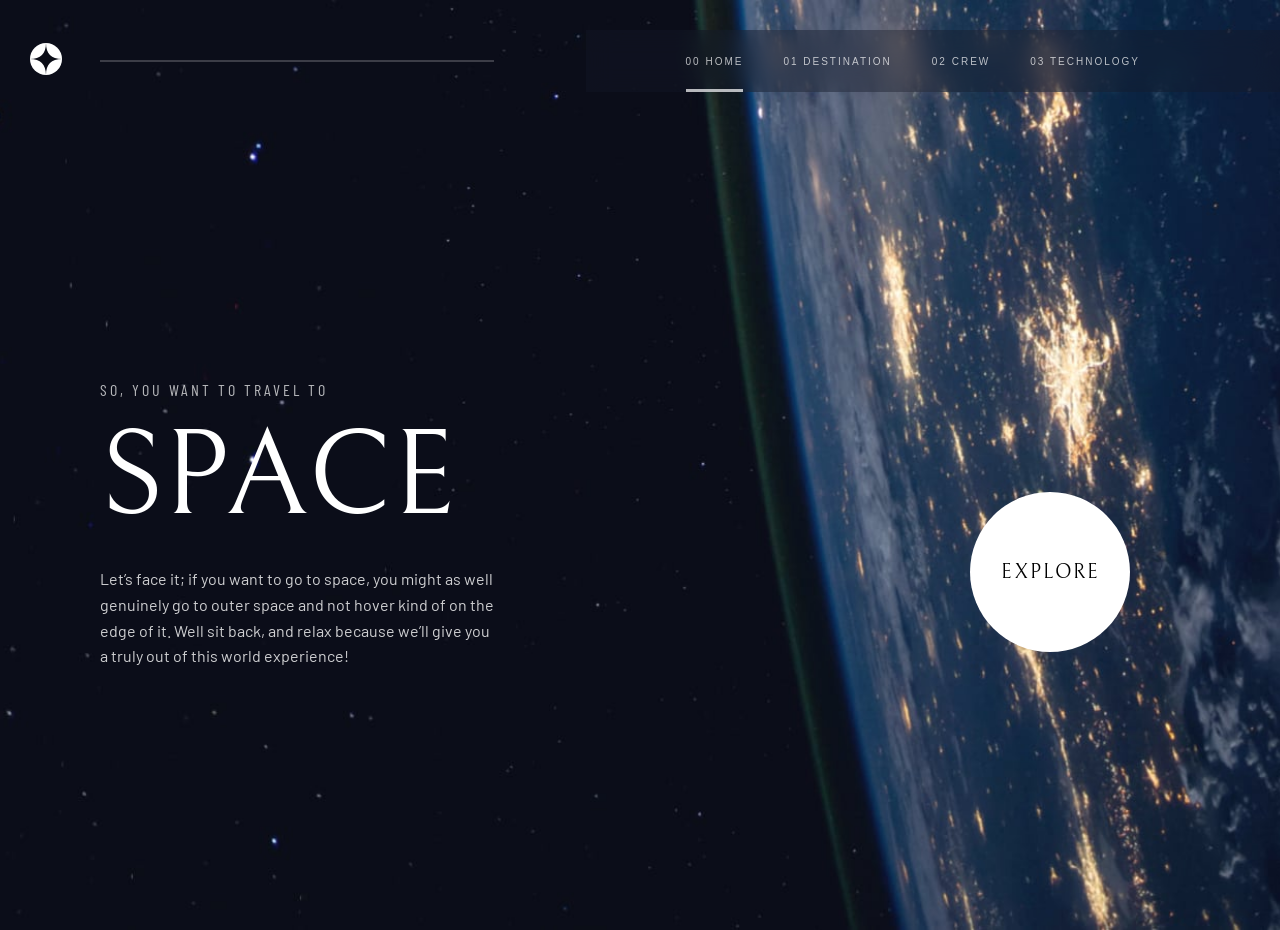
==== index.html @ dc2ed410 "First Commit" ====
<!DOCTYPE html>
<html lang="en">
<head>
  <meta charset="UTF-8" />
  <meta name="viewport" content="width=device-width, initial-scale=1.0"/>
  <title>Home</title>
  <link href="https://fonts.googleapis.com/css2?family=Bellefair&family=Barlow:wght@300;400;600&family=Barlow+Condensed:wght@400;700&display=swap" rel="stylesheet">
  <link rel="stylesheet" href="style.css" />
</head>
<body>

  <header class="navbar">
    <div class="logo">
        <img src="shared/logo.svg" alt="Logo">
    </div>
    <nav>
      <ul>
        <li class="active"><a href="index.html"><span>00</span> HOME</a></li>
        <li><a href="destination.html"><span>01</span> DESTINATION</a></li>
        <li><a href="crew.html"><span>02</span> CREW</a></li>
        <li><a href="technology.html"><span>03</span> TECHNOLOGY</a></li>
      </ul>
    </nav>
  </header>

  <main class="hero">
    <div class="left">
      <p class="subtitle">SO, YOU WANT TO TRAVEL TO</p>
      <h1>SPACE</h1>
      <p class="description">
        Let’s face it; if you want to go to space, you might as well genuinely go to outer space 
        and not hover kind of on the edge of it. Well sit back, and relax because we’ll give you 
        a truly out of this world experience!
      </p>
    </div>

    <div class="right">
      <button class="explore-btn">EXPLORE</button>
    </div>
  </main>
<script src="script.js"></script>
</body>
</html>
---- style.css ----
/* Reset */
* {
  margin: 0;
  padding: 0;
  box-sizing: border-box;
  font-family: 'Segoe UI', sans-serif;
}

body {
  background: url('home/background-home-desktop.jpg') no-repeat center/cover;
  color: white;
  height: 100vh;
}


.navbar {
  position: relative;
  display: flex;
  align-items: center;
  padding-left: 60px;
  margin-top: 30px;
  margin-left: -30px;
}


.navbar::before {
  content: "";
  position: absolute;
  top: 50%;
  left: 130px;
  right: 60%;           
  height: 1px;
  background: rgba(255,255,255,0.4);
  transform: translateY(-50%);
  z-index: 3;
}

.logo {
  position: relative;
  z-index: 2;
}



.logo img {
  width: 32px;
  height: auto;
  margin-right: 40px;
  flex-shrink: 0;   
}



nav {
  margin-left: auto;
  position: relative;
  z-index: 2;
}

nav ul {
  display: flex;
  gap: 40px;
  list-style: none;
  padding: 25px 140px 25px 100px;
  background: rgba(20, 25, 40, 0.4);
  backdrop-filter: blur(12px);
}


nav li {
  font-family: 'Barlow Condensed', sans-serif;
  font-size: 10px;
  letter-spacing: 2px;
  cursor: pointer;
  opacity: 0.7;
}

nav li {
  position: relative;
}


nav li::after {
  content: "";
  position: absolute;
  left: 0;
  bottom: -25px;
  width: 0;
  height: 3px;
  background: white;
  transition: width 0.3s ease;
}


nav li:hover::after,
nav li.active::after {
  width: 100%;
}

nav li a {
  text-decoration: none;
  color: white;
  display: inline-block;
}



.hero {
  position: relative;
  display: flex;
  justify-content: space-between;
  align-items: center;
  padding: 80px 100px;
  height: calc(100vh - 100px);
}


.left {
  max-width: 500px;
}

.subtitle {
  font-family: 'Barlow Condensed', sans-serif;
  letter-spacing: 3px;
  opacity: 0.7;
  margin-bottom: 20px;
  margin-top: 65px;
  margin-bottom: 10px;
}

h1 {
  font-family: 'Bellefair', serif;
  font-size: 120px;
  font-weight: 300;
  margin-bottom: 20px;
}

.description {
  font-family: 'Barlow', sans-serif;
  width: 400px;
  line-height: 1.6;
  opacity: 0.8;
}


.right {
  position: absolute;
  right: 150px;
  top: 50%;
  display: flex;
  justify-content: center;
  align-items: center;
}

.explore-btn {
  font-family: 'Bellefair', serif;
  width: 160px;
  height: 160px;
  border-radius: 50%;
  border: none;
  background: white;
  color: black;
  font-size: 20px;
  letter-spacing: 2px;
  cursor: pointer;
  transition: all 0.3s ease;
}

.explore-btn:hover {
  transform: scale(1.1);
  box-shadow: 0 0 40px rgba(255,255,255,0.6);
}
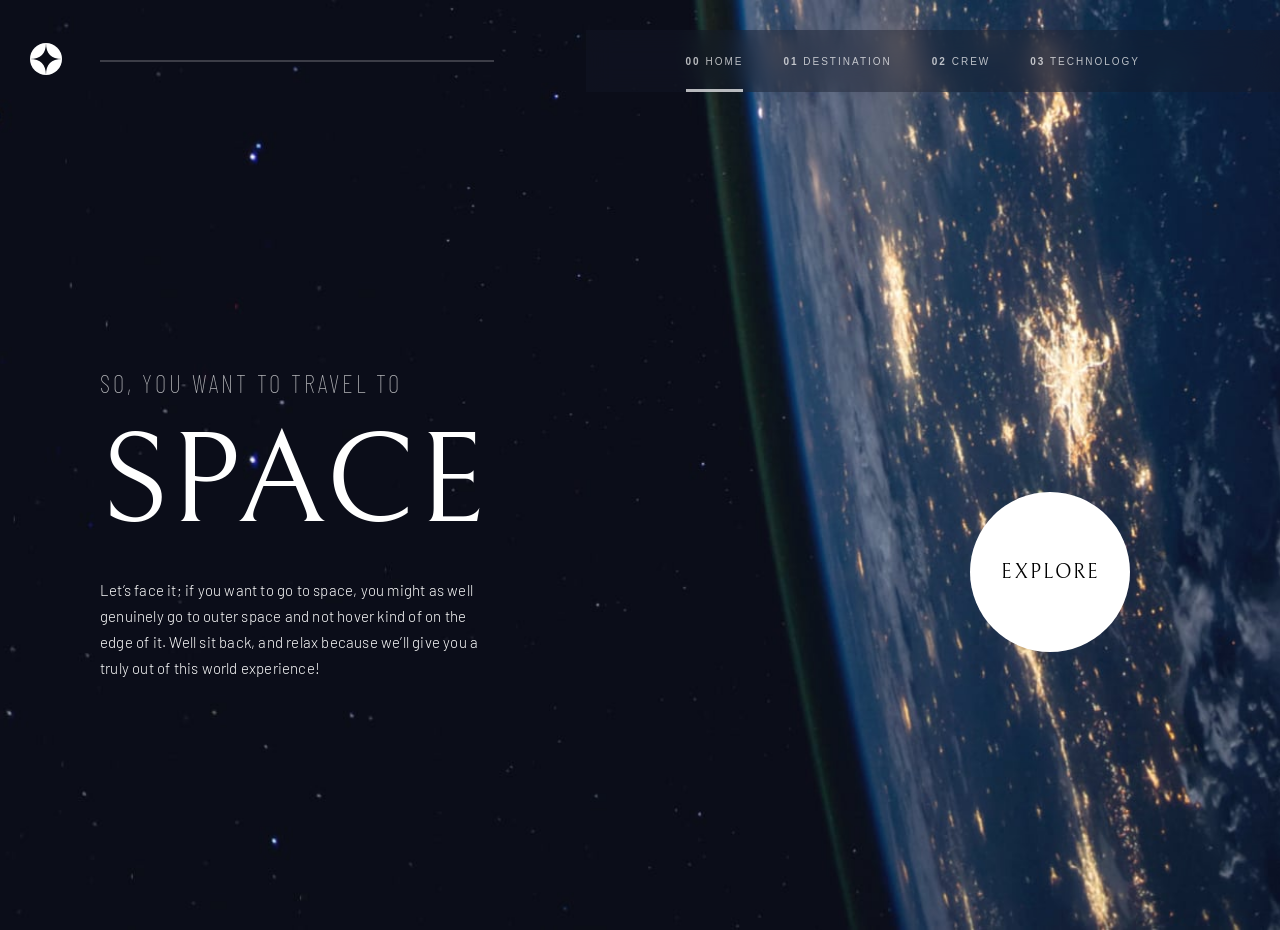
==== commit 88743047: "Mobile Responsive Started" ====
--- a/index.html
+++ b/index.html
@@ -13,6 +13,7 @@
     <div class="logo">
         <img src="shared/logo.svg" alt="Logo">
     </div>
+
     <nav>
       <ul>
         <li class="active"><a href="index.html"><span>00</span> HOME</a></li>
@@ -20,6 +21,22 @@
         <li><a href="crew.html"><span>02</span> CREW</a></li>
         <li><a href="technology.html"><span>03</span> TECHNOLOGY</a></li>
       </ul>
+    </nav>
+ 
+    <img src="shared/icon-hamburger.svg" class="menu-open" id="menuOpen">
+    
+    <nav class="mobile-nav" id="mobileNav">
+
+    <img src="shared/icon-close.svg" class="menu-close" id="menuClose">
+
+    
+      <ul>
+        <li class="active"><a href="index.html"><span>00</span> HOME</a></li>
+        <li><a href="destination.html"><span>01</span> DESTINATION</a></li>
+        <li><a href="crew.html"><span>02</span> CREW</a></li>
+        <li><a href="technology.html"><span>03</span> TECHNOLOGY</a></li>
+      </ul>
+    
     </nav>
   </header>
 
--- a/style.css
+++ b/style.css
@@ -1,4 +1,4 @@
-/* Reset */
+
 * {
   margin: 0;
   padding: 0;
@@ -12,6 +12,10 @@
   height: 100vh;
 }
 
+.menu-open,
+.mobile-nav {
+  display: none;
+}
 
 .navbar {
   position: relative;
@@ -103,6 +107,11 @@
   display: inline-block;
 }
 
+nav li span{
+  color: white;
+  font-weight: 700;
+}
+
 
 
 .hero {
@@ -126,20 +135,24 @@
   margin-bottom: 20px;
   margin-top: 65px;
   margin-bottom: 10px;
+  font-size: 25px;
+  font-weight: 50;
 }
 
 h1 {
   font-family: 'Bellefair', serif;
-  font-size: 120px;
+  font-size: 130px;
   font-weight: 300;
   margin-bottom: 20px;
 }
 
 .description {
   font-family: 'Barlow', sans-serif;
-  width: 400px;
-  line-height: 1.6;
-  opacity: 0.8;
+  width: 390px;
+  font-size: 15px;
+  line-height: 1.75;
+  font-weight: 300;
+  letter-spacing: 0.2px;
 }
 
 
@@ -166,7 +179,240 @@
   transition: all 0.3s ease;
 }
 
-.explore-btn:hover {
-  transform: scale(1.1);
-  box-shadow: 0 0 40px rgba(255,255,255,0.6);
-}+
+
+.explore-btn::after {
+  content: "";
+  position: absolute;
+  top: 50%;
+  left: 50%;
+
+  width: 100%;
+  height: 100%;
+  border-radius: 50%;
+
+  background: rgba(255, 255, 255, 0.1);
+
+  transform: translate(-50%, -50%) scale(1);
+  transition: 0.4s ease;
+
+  z-index: -1;
+}
+
+.explore-btn:hover::after {
+  transform: translate(-50%, -50%) scale(1.6);
+}
+
+@media (max-width: 768px) {
+
+  body {
+    background: url('home/background-home-mobile.jpg') no-repeat center/cover;
+    min-height: 100vh;
+  }
+  .navbar::before{
+    display: none;
+  }
+  
+  .navbar {
+    padding: 25px;
+    margin: 0;
+  }
+
+  nav ul {
+    display: none;
+  }
+
+  .logo img {
+    width: 40px;
+  }
+
+  
+  .hero {
+    flex-direction: column;
+    align-items: center;
+    justify-content: center;
+
+    text-align: center;
+
+    padding: 40px 25px;
+    gap: 90px;
+    position: relative;
+  }
+
+  
+  .hero .left {
+    width: 100%;
+  }
+
+  .subtitle {
+    margin-top: -250px;
+    font-size: 18px;
+    letter-spacing: 3px;
+  }
+
+  .hero h1 {
+    font-size: 90px;
+  }
+
+  .description {
+    width: 100%;
+
+    font-size: 15px;
+    line-height: 1.8;
+  }
+
+  
+  .explore-btn {
+    position: absolute;
+    width: 150px;
+    height: 150px;
+    font-size: 20px;
+    top: 90px;
+    right: -40px;
+  }
+
+  .menu-open,
+  .mobile-nav {
+    display: block;
+  }
+
+  .navbar {
+    padding: 25px;
+    margin: 0;
+    position: relative;
+    z-index: 1000;
+  }
+
+  
+  .menu-open {
+    width: 24px;
+    cursor: pointer;
+
+    position: absolute;
+    right: 25px;
+    top: 30px;
+  }
+
+
+  .mobile-nav {
+    position: fixed;
+    top: 0;
+    right: -100%;
+
+    width: 75%;
+    height: 100vh;
+
+    background: rgba(11, 13, 23, 0.95);
+    backdrop-filter: blur(20px);
+
+    padding: 120px 30px;
+
+    transition: 0.4s ease;
+
+    z-index: 999;
+  }
+
+  .mobile-nav li a {
+   display: flex;
+   align-items: center;
+   gap: 12px;
+   white-space: nowrap;
+   position: relative;
+   width: 100%;
+   padding-bottom: 12px;
+ }
+ 
+  .mobile-nav.active {
+    right: 0;
+  }
+ .mobile-nav li::after {
+  content: "";
+  position: absolute;
+
+  left: 0;
+  bottom: 0;
+
+  width: 100%;
+  height: 2px;
+
+  background: white;
+
+  transform: scaleX(0);
+  transform-origin: left;
+
+  transition: 0.3s ease;
+}
+
+.mobile-nav li.active::after {
+ transform: scaleX(1);
+}
+  .menu-close {
+    width: 22px;
+
+    position: absolute;
+    top: 30px;
+    right: 25px;
+
+    cursor: pointer;
+  }
+
+  
+  .mobile-nav ul {
+    display: flex;
+    flex-direction: column;
+    gap: 35px;
+    padding-left: 20px;
+    list-style: none;
+  }
+
+  .mobile-nav li a {
+    color: white;
+    text-decoration: none;
+
+    font-family: 'Barlow Condensed', sans-serif;
+    letter-spacing: 3px;
+    font-size: 16px;
+    display: block;
+   width: 100%;
+   padding-bottom: 6px;
+  }
+
+  .mobile-nav li span {
+    font-weight: 700;
+    margin-right: 12px;
+  }
+
+  .mobile-nav li::after {
+  display: none;
+}
+ 
+.mobile-nav li {
+  position: relative;
+  width: fit-content;
+}
+
+.mobile-nav li::after {
+  content: "";
+  position: absolute;
+
+  left: 0;
+  bottom: -6px;
+
+  width: 0%;
+  height: 2px;
+
+  background: white;
+  transition: 0.3s ease;
+}
+
+.mobile-nav li:hover::after,
+.mobile-nav li.active::after {
+  width: 100%;
+}
+
+.mobile-nav li.active a {
+  border-bottom: 2px solid white;
+  padding-bottom: 6px;
+}
+  
+} 
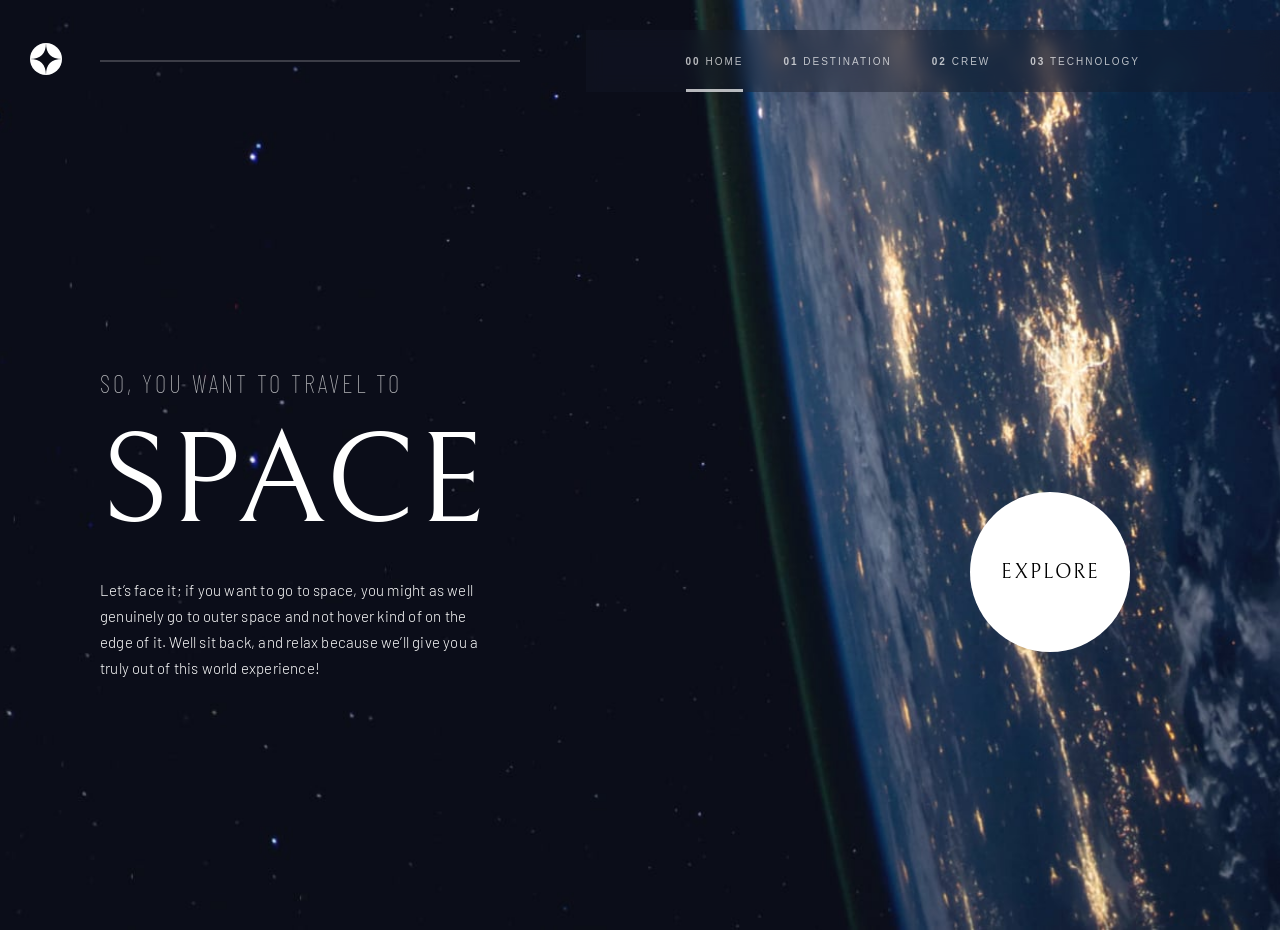
==== commit 9f250128: "Mobile Responsive Day 3" ====
--- a/index.html
+++ b/index.html
@@ -4,7 +4,7 @@
   <meta charset="UTF-8" />
   <meta name="viewport" content="width=device-width, initial-scale=1.0"/>
   <title>Home</title>
-  <link href="https://fonts.googleapis.com/css2?family=Bellefair&family=Barlow:wght@300;400;600&family=Barlow+Condensed:wght@400;700&display=swap" rel="stylesheet">
+  <link href="https://fonts.googleapis.com/css2?family=Bellefair&family=Barlow:wght@300;400&family=Barlow+Condensed:wght@400;700&display=swap" rel="stylesheet">
   <link rel="stylesheet" href="style.css" />
 </head>
 <body>
--- a/style.css
+++ b/style.css
@@ -9,7 +9,7 @@
 body {
   background: url('home/background-home-desktop.jpg') no-repeat center/cover;
   color: white;
-  height: 100vh;
+  min-height: 100vh;
 }
 
 .menu-open,
@@ -32,7 +32,7 @@
   position: absolute;
   top: 50%;
   left: 130px;
-  right: 60%;           
+  right: 58%;           
   height: 1px;
   background: rgba(255,255,255,0.4);
   transform: translateY(-50%);
@@ -67,7 +67,7 @@
   list-style: none;
   padding: 25px 140px 25px 100px;
   background: rgba(20, 25, 40, 0.4);
-  backdrop-filter: blur(12px);
+  backdrop-filter: blur(9px);
 }
 
 
